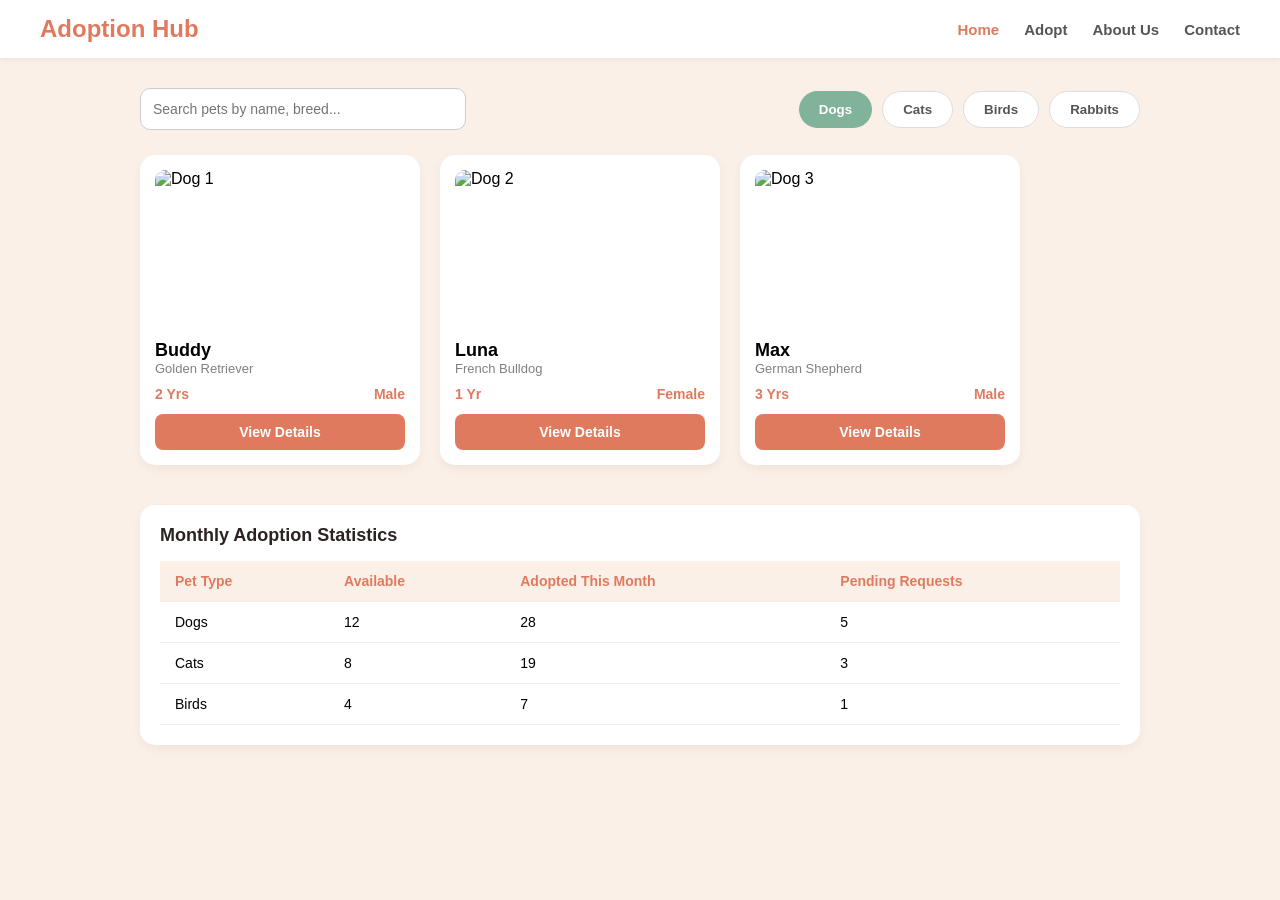
==== index.html @ 0bb101fc "Add LAB 11 page" ====
<!-- name: huda talal 
 roll no: 26i-3239
 section SE-E -->

 <!DOCTYPE html>
<html lang="en">
<head>
  <meta charset="UTF-8">
  <meta name="viewport" content="width=device-width, initial-scale=1.0">
  <title>Adoption Hub - Home</title>
  <link rel="stylesheet" href="style.css">
</head>
<body>

  <!-- Top Navigation Bar -->
  <div class="navbar">
    <div class="logo">Adoption Hub</div>
    <div class="nav-links">
      <a href="#" class="active">Home</a>
      <a href="#">Adopt</a>
      <a href="#">About Us</a>
      <a href="#">Contact</a>
    </div>
  </div>

  <!-- Main Website Content -->
  <div class="main-content">

    <!-- Search and Categories -->
    <div class="filter-section">
      <input type="text" class="search-input" placeholder="Search pets by name, breed...">
      <div class="categories-list">
        <button class="cat-btn active">Dogs</button>
        <button class="cat-btn">Cats</button>
        <button class="cat-btn">Birds</button>
        <button class="cat-btn">Rabbits</button>
      </div>
    </div>

    <!-- Pets Grid Section -->
    <div class="pets-grid">

      <!-- Pet Card 1 -->
      <div class="pet-card">
        <img src="https://images.unsplash.com/photo-1543466835-00a7907e9de1?w=300" alt="Dog 1">
        <div class="pet-name">Buddy</div>
        <div class="pet-breed">Golden Retriever</div>
        <div class="pet-details">
          <span>2 Yrs</span>
          <span>Male</span>
        </div>
        <button class="action-btn">View Details</button>
      </div>

      <!-- Pet Card 2 -->
      <div class="pet-card">
        <img src="https://images.unsplash.com/photo-1583511655857-d19b40a7a54e?w=300" alt="Dog 2">
        <div class="pet-name">Luna</div>
        <div class="pet-breed">French Bulldog</div>
        <div class="pet-details">
          <span>1 Yr</span>
          <span>Female</span>
        </div>
        <button class="action-btn">View Details</button>
      </div>

      <!-- Pet Card 3 -->
      <div class="pet-card">
        <img src="https://images.unsplash.com/photo-1537151608828-ea2b11777ee8?w=300" alt="Dog 3">
        <div class="pet-name">Max</div>
        <div class="pet-breed">German Shepherd</div>
        <div class="pet-details">
          <span>3 Yrs</span>
          <span>Male</span>
        </div>
        <button class="action-btn">View Details</button>
      </div>

    </div>

    <!-- Adoption Statistics Table Section -->
    <div class="table-section">
      <h3>Monthly Adoption Statistics</h3>
      <table class="adoption-table">
        <thead>
          <tr>
            <th>Pet Type</th>
            <th>Available</th>
            <th>Adopted This Month</th>
            <th>Pending Requests</th>
          </tr>
        </thead>
        <tbody>
          <tr>
            <td>Dogs</td>
            <td>12</td>
            <td>28</td>
            <td>5</td>
          </tr>
          <tr>
            <td>Cats</td>
            <td>8</td>
            <td>19</td>
            <td>3</td>
          </tr>
          <tr>
            <td>Birds</td>
            <td>4</td>
            <td>7</td>
            <td>1</td>
          </tr>
        </tbody>
      </table>
    </div>

  </div>

</body>
</html>
---- style.css ----
/*NAME: HUDA TALAL 
ROLL NO: 26I-3239
SECTION: SE-E*/

body {
  background-color: #fbf0e8;
  font-family: Arial, sans-serif;
  margin: 0;
  padding: 0;
}

/* Top Navigation Bar */
.navbar {
  background-color: white;
  padding: 15px 40px;
  display: flex;
  justify-content: space-between;
  align-items: center;
  box-shadow: 0 2px 5px rgba(0,0,0,0.05);
}

.logo {
  color: #e07a5f;
  font-size: 24px;
  font-weight: bold;
}

.nav-links {
  display: flex;
  gap: 25px;
}

.nav-links a {
  text-decoration: none;
  color: #555;
  font-weight: bold;
  font-size: 15px;
}

.nav-links a.active {
  color: #e07a5f;
}

/* Main Content Wrapper */
.main-content {
  max-width: 1000px;
  margin: 30px auto;
  padding: 0 20px;
}

/* Filter & Search Section */
.filter-section {
  display: flex;
  justify-content: space-between;
  align-items: center;
  margin-bottom: 25px;
}

.search-input {
  padding: 12px;
  width: 300px;
  border: 1px solid #ccc;
  border-radius: 10px;
  font-size: 14px;
}

.categories-list {
  display: flex;
  gap: 10px;
}

.cat-btn {
  background-color: white;
  border: 1px solid #ddd;
  padding: 10px 20px;
  border-radius: 20px;
  cursor: pointer;
  font-weight: bold;
  color: #555;
}

.cat-btn.active {
  background-color: #81b29a;
  color: white;
  border: none;
}

/* Pet Cards Grid for Website */
.pets-grid {
  display: flex;
  gap: 20px;
  margin-bottom: 40px;
}

.pet-card {
  background-color: white;
  width: 250px;
  padding: 15px;
  border-radius: 15px;
  box-shadow: 0 4px 10px rgba(0,0,0,0.05);
  display: flex;
  flex-direction: column;
  justify-content: space-between;
}

.pet-card img {
  width: 100%;
  height: 160px;
  border-radius: 10px;
  object-fit: cover;
}

.pet-name {
  font-weight: bold;
  font-size: 18px;
  margin-top: 10px;
}

.pet-breed {
  color: gray;
  font-size: 13px;
  margin-bottom: 10px;
}

.pet-details {
  color: #e07a5f;
  font-size: 14px;
  font-weight: bold;
  display: flex;
  justify-content: space-between;
  margin-bottom: 12px;
}

/* Button styling */
.action-btn {
  background-color: #e07a5f;
  color: white;
  border: none;
  padding: 10px;
  border-radius: 8px;
  font-weight: bold;
  cursor: pointer;
  width: 100%;
  font-size: 14px;
}

.action-btn:hover {
  background-color: #cf694e;
}

/* Table Section Styling */
.table-section {
  background-color: white;
  padding: 20px;
  border-radius: 15px;
  box-shadow: 0 4px 10px rgba(0,0,0,0.05);
}

.table-section h3 {
  color: #2b2321;
  margin-top: 0;
  margin-bottom: 15px;
  font-size: 18px;
}

.adoption-table {
  width: 100%;
  border-collapse: collapse;
  text-align: left;
  font-size: 14px;
}

.adoption-table th, 
.adoption-table td {
  padding: 12px 15px;
  border-bottom: 1px solid #eee;
}

.adoption-table th {
  background-color: #fbf0e8;
  color: #e07a5f;
  font-weight: bold;
}

.adoption-table tr:hover {
  background-color: #fafafa;
}
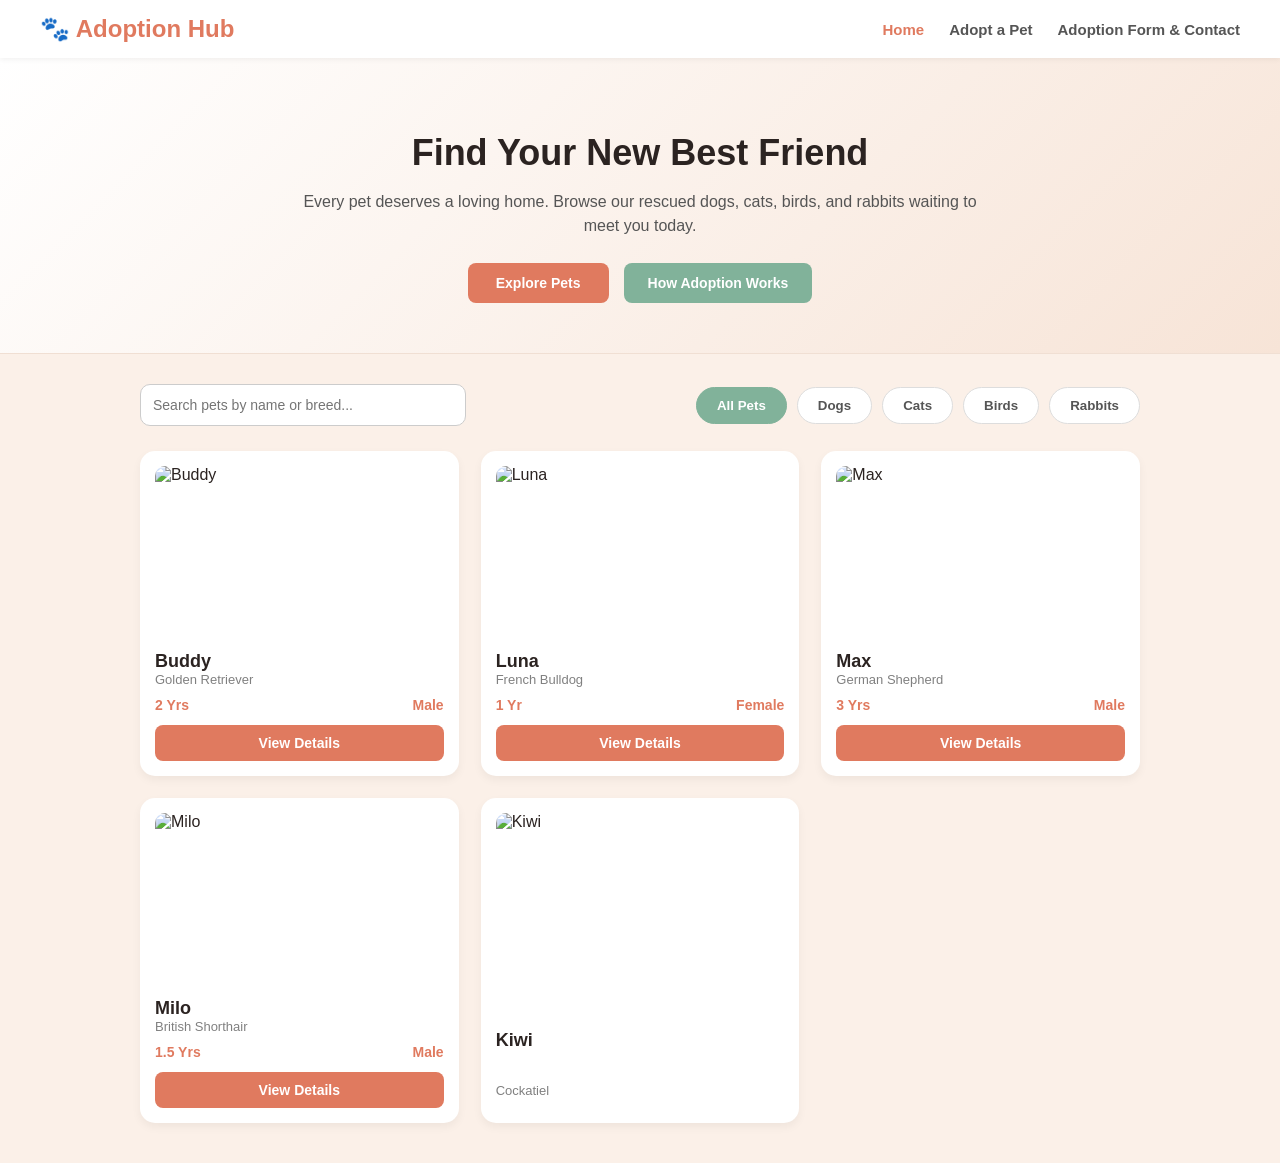
==== commit e5a8741e: "changes made in name" ====
--- a/index.html
+++ b/index.html
@@ -2,118 +2,108 @@
  roll no: 26i-3239
  section SE-E -->
 
- <!DOCTYPE html>
+<!DOCTYPE html>
 <html lang="en">
 <head>
   <meta charset="UTF-8">
   <meta name="viewport" content="width=device-width, initial-scale=1.0">
   <title>Adoption Hub - Home</title>
-  <link rel="stylesheet" href="style.css">
+  <link rel="stylesheet" href="page1.css">
 </head>
 <body>
 
-  <!-- Top Navigation Bar -->
+  <!-- Top Navigation Bar (3-Page Structure) -->
   <div class="navbar">
-    <div class="logo">Adoption Hub</div>
+    <div class="logo">🐾 Adoption Hub</div>
     <div class="nav-links">
-      <a href="#" class="active">Home</a>
-      <a href="#">Adopt</a>
-      <a href="#">About Us</a>
-      <a href="#">Contact</a>
+      <a href="index.html" class="active">Home</a>
+      <a href="page2.html">Adopt a Pet</a>
+      <a href="page3.html">Adoption Form & Contact</a>
+    </div>
+  </div>
+
+  <!-- Hero Section -->
+  <div class="hero-section">
+    <div class="hero-content">
+      <h1>Find Your New Best Friend</h1>
+      <p>Every pet deserves a loving home. Browse our rescued dogs, cats, birds, and rabbits waiting to meet you today.</p>
+      <div class="hero-buttons">
+        <a href="#browse-section" class="action-btn hero-primary">Explore Pets</a>
+        <a href="page2.html" class="secondary-btn">How Adoption Works</a>
+      </div>
     </div>
   </div>
 
   <!-- Main Website Content -->
-  <div class="main-content">
+  <div class="main-content" id="browse-section">
 
     <!-- Search and Categories -->
     <div class="filter-section">
-      <input type="text" class="search-input" placeholder="Search pets by name, breed...">
+      <input type="text" id="searchInput" class="search-input" placeholder="Search pets by name or breed...">
       <div class="categories-list">
-        <button class="cat-btn active">Dogs</button>
-        <button class="cat-btn">Cats</button>
-        <button class="cat-btn">Birds</button>
-        <button class="cat-btn">Rabbits</button>
+        <button class="cat-btn active" data-category="all">All Pets</button>
+        <button class="cat-btn" data-category="dog">Dogs</button>
+        <button class="cat-btn" data-category="cat">Cats</button>
+        <button class="cat-btn" data-category="bird">Birds</button>
+        <button class="cat-btn" data-category="rabbit">Rabbits</button>
       </div>
     </div>
 
     <!-- Pets Grid Section -->
-    <div class="pets-grid">
+    <div class="pets-grid" id="petsGrid">
 
       <!-- Pet Card 1 -->
-      <div class="pet-card">
-        <img src="https://images.unsplash.com/photo-1543466835-00a7907e9de1?w=300" alt="Dog 1">
+      <div class="pet-card" data-category="dog" data-name="Buddy" data-breed="Golden Retriever" data-age="2 Yrs" data-gender="Male" data-desc="Friendly, energetic, and loves playing fetch in the park. Vaccinated and house-trained.">
+        <img src="https://images.unsplash.com/photo-1543466835-00a7907e9de1?w=400" alt="Buddy">
         <div class="pet-name">Buddy</div>
         <div class="pet-breed">Golden Retriever</div>
         <div class="pet-details">
           <span>2 Yrs</span>
           <span>Male</span>
         </div>
-        <button class="action-btn">View Details</button>
+        <button class="action-btn view-details-btn">View Details</button>
       </div>
 
       <!-- Pet Card 2 -->
-      <div class="pet-card">
-        <img src="https://images.unsplash.com/photo-1583511655857-d19b40a7a54e?w=300" alt="Dog 2">
+      <div class="pet-card" data-category="dog" data-name="Luna" data-breed="French Bulldog" data-age="1 Yr" data-gender="Female" data-desc="Affectionate lap dog who enjoys short walks and lots of cuddles. Great with apartments.">
+        <img src="https://images.unsplash.com/photo-1583511655857-d19b40a7a54e?w=400" alt="Luna">
         <div class="pet-name">Luna</div>
         <div class="pet-breed">French Bulldog</div>
         <div class="pet-details">
           <span>1 Yr</span>
           <span>Female</span>
         </div>
-        <button class="action-btn">View Details</button>
+        <button class="action-btn view-details-btn">View Details</button>
       </div>
 
       <!-- Pet Card 3 -->
-      <div class="pet-card">
-        <img src="https://images.unsplash.com/photo-1537151608828-ea2b11777ee8?w=300" alt="Dog 3">
+      <div class="pet-card" data-category="dog" data-name="Max" data-breed="German Shepherd" data-age="3 Yrs" data-gender="Male" data-desc="Loyal, intelligent, and protective. Knows basic obedience commands and loves outdoor hikes.">
+        <img src="https://images.unsplash.com/photo-1537151608828-ea2b11777ee8?w=400" alt="Max">
         <div class="pet-name">Max</div>
         <div class="pet-breed">German Shepherd</div>
         <div class="pet-details">
           <span>3 Yrs</span>
           <span>Male</span>
         </div>
-        <button class="action-btn">View Details</button>
+        <button class="action-btn view-details-btn">View Details</button>
       </div>
 
-    </div>
+      <!-- Pet Card 4 -->
+      <div class="pet-card" data-category="cat" data-name="Milo" data-breed="British Shorthair" data-age="1.5 Yrs" data-gender="Male" data-desc="Calm, plush-coated indoor cat who loves sunny windowsills and chin scratches.">
+        <img src="https://images.unsplash.com/photo-1514888286974-6c03e2ca1dba?w=400" alt="Milo">
+        <div class="pet-name">Milo</div>
+        <div class="pet-breed">British Shorthair</div>
+        <div class="pet-details">
+          <span>1.5 Yrs</span>
+          <span>Male</span>
+        </div>
+        <button class="action-btn view-details-btn">View Details</button>
+      </div>
 
-    <!-- Adoption Statistics Table Section -->
-    <div class="table-section">
-      <h3>Monthly Adoption Statistics</h3>
-      <table class="adoption-table">
-        <thead>
-          <tr>
-            <th>Pet Type</th>
-            <th>Available</th>
-            <th>Adopted This Month</th>
-            <th>Pending Requests</th>
-          </tr>
-        </thead>
-        <tbody>
-          <tr>
-            <td>Dogs</td>
-            <td>12</td>
-            <td>28</td>
-            <td>5</td>
-          </tr>
-          <tr>
-            <td>Cats</td>
-            <td>8</td>
-            <td>19</td>
-            <td>3</td>
-          </tr>
-          <tr>
-            <td>Birds</td>
-            <td>4</td>
-            <td>7</td>
-            <td>1</td>
-          </tr>
-        </tbody>
-      </table>
-    </div>
-
-  </div>
-
-</body>
-</html>+      <!-- Pet Card 5 -->
+      <div class="pet-card" data-category="bird" data-name="Kiwi" data-breed="Cockatiel" data-age="8 Mos" data-gender="Female" data-desc="Cheerful whistler who loves sitting on shoulders and mimicking cheerful tunes.">
+        <img src="https://images.unsplash.com/photo-1552728089-57bdde30beb3?w=400" alt="Kiwi">
+        <div class="pet-name">Kiwi</div>
+        <div class="pet-breed">Cockatiel</div>
+        
+        
--- a/page1.css
+++ b/page1.css
@@ -0,0 +1,362 @@
+/*NAME: HUDA TALAL 
+ROLL NO: 26I-3239
+SECTION: SE-E*/
+
+body {
+  background-color: #fbf0e8;
+  font-family: Arial, sans-serif;
+  margin: 0;
+  padding: 0;
+  color: #2b2321;
+}
+
+/* Top Navigation Bar */
+.navbar {
+  background-color: white;
+  padding: 15px 40px;
+  display: flex;
+  justify-content: space-between;
+  align-items: center;
+  box-shadow: 0 2px 5px rgba(0,0,0,0.05);
+  position: sticky;
+  top: 0;
+  z-index: 100;
+}
+
+.logo {
+  color: #e07a5f;
+  font-size: 24px;
+  font-weight: bold;
+}
+
+.nav-links {
+  display: flex;
+  gap: 25px;
+}
+
+.nav-links a {
+  text-decoration: none;
+  color: #555;
+  font-weight: bold;
+  font-size: 15px;
+  transition: color 0.2s;
+}
+
+.nav-links a:hover,
+.nav-links a.active {
+  color: #e07a5f;
+}
+
+/* Hero Banner Section */
+.hero-section {
+  background: linear-gradient(135deg, #ffffff 0%, #f7e4d7 100%);
+  padding: 50px 20px;
+  text-align: center;
+  border-bottom: 1px solid #f0dfd3;
+}
+
+.hero-content {
+  max-width: 700px;
+  margin: 0 auto;
+}
+
+.hero-content h1 {
+  color: #2b2321;
+  font-size: 36px;
+  margin-bottom: 12px;
+}
+
+.hero-content p {
+  color: #555;
+  font-size: 16px;
+  line-height: 1.5;
+  margin-bottom: 25px;
+}
+
+.hero-buttons {
+  display: flex;
+  justify-content: center;
+  gap: 15px;
+}
+
+.hero-primary {
+  width: auto !important;
+  padding: 12px 28px !important;
+  text-decoration: none;
+}
+
+.secondary-btn {
+  background-color: #81b29a;
+  color: white;
+  padding: 12px 24px;
+  border-radius: 8px;
+  font-weight: bold;
+  font-size: 14px;
+  text-decoration: none;
+  transition: background-color 0.2s;
+}
+
+.secondary-btn:hover {
+  background-color: #6d9c85;
+}
+
+/* Main Content Wrapper */
+.main-content {
+  max-width: 1000px;
+  margin: 30px auto;
+  padding: 0 20px;
+}
+
+/* Filter & Search Section */
+.filter-section {
+  display: flex;
+  justify-content: space-between;
+  align-items: center;
+  flex-wrap: wrap;
+  gap: 15px;
+  margin-bottom: 25px;
+}
+
+.search-input {
+  padding: 12px;
+  width: 300px;
+  border: 1px solid #ccc;
+  border-radius: 10px;
+  font-size: 14px;
+  outline: none;
+}
+
+.search-input:focus {
+  border-color: #e07a5f;
+}
+
+.categories-list {
+  display: flex;
+  flex-wrap: wrap;
+  gap: 10px;
+}
+
+.cat-btn {
+  background-color: white;
+  border: 1px solid #ddd;
+  padding: 10px 20px;
+  border-radius: 20px;
+  cursor: pointer;
+  font-weight: bold;
+  color: #555;
+  transition: all 0.2s;
+}
+
+.cat-btn:hover {
+  border-color: #81b29a;
+}
+
+.cat-btn.active {
+  background-color: #81b29a;
+  color: white;
+  border: 1px solid #81b29a;
+}
+
+/* Pet Cards Grid for Website */
+.pets-grid {
+  display: grid;
+  grid-template-columns: repeat(auto-fill, minmax(260px, 1fr));
+  gap: 22px;
+  margin-bottom: 40px;
+}
+
+.pet-card {
+  background-color: white;
+  padding: 15px;
+  border-radius: 15px;
+  box-shadow: 0 4px 10px rgba(0,0,0,0.05);
+  display: flex;
+  flex-direction: column;
+  justify-content: space-between;
+  transition: transform 0.2s;
+}
+
+.pet-card:hover {
+  transform: translateY(-4px);
+}
+
+.pet-card img {
+  width: 100%;
+  height: 175px;
+  border-radius: 10px;
+  object-fit: cover;
+}
+
+.pet-name {
+  font-weight: bold;
+  font-size: 18px;
+  margin-top: 10px;
+}
+
+.pet-breed {
+  color: gray;
+  font-size: 13px;
+  margin-bottom: 10px;
+}
+
+.pet-details {
+  color: #e07a5f;
+  font-size: 14px;
+  font-weight: bold;
+  display: flex;
+  justify-content: space-between;
+  margin-bottom: 12px;
+}
+
+.no-results {
+  text-align: center;
+  color: #777;
+  font-weight: bold;
+  margin: 30px 0;
+}
+
+/* Button styling */
+.action-btn {
+  background-color: #e07a5f;
+  color: white;
+  border: none;
+  padding: 10px;
+  border-radius: 8px;
+  font-weight: bold;
+  cursor: pointer;
+  width: 100%;
+  font-size: 14px;
+  transition: background-color 0.2s;
+}
+
+.action-btn:hover {
+  background-color: #cf694e;
+}
+
+/* Table Section Styling */
+.table-section {
+  background-color: white;
+  padding: 20px;
+  border-radius: 15px;
+  box-shadow: 0 4px 10px rgba(0,0,0,0.05);
+  margin-bottom: 40px;
+}
+
+.table-section h3 {
+  color: #2b2321;
+  margin-top: 0;
+  margin-bottom: 15px;
+  font-size: 18px;
+}
+
+.adoption-table {
+  width: 100%;
+  border-collapse: collapse;
+  text-align: left;
+  font-size: 14px;
+}
+
+.adoption-table th, 
+.adoption-table td {
+  padding: 12px 15px;
+  border-bottom: 1px solid #eee;
+}
+
+.adoption-table th {
+  background-color: #fbf0e8;
+  color: #e07a5f;
+  font-weight: bold;
+}
+
+.adoption-table tr:hover {
+  background-color: #fafafa;
+}
+
+/* Modal Styling */
+.modal {
+  display: none;
+  position: fixed;
+  z-index: 200;
+  left: 0;
+  top: 0;
+  width: 100%;
+  height: 100%;
+  background-color: rgba(0,0,0,0.5);
+  justify-content: center;
+  align-items: center;
+}
+
+.modal-content {
+  background-color: white;
+  padding: 25px;
+  border-radius: 15px;
+  width: 90%;
+  max-width: 400px;
+  position: relative;
+  box-shadow: 0 8px 25px rgba(0,0,0,0.15);
+}
+
+.close-modal {
+  position: absolute;
+  top: 12px;
+  right: 18px;
+  font-size: 26px;
+  font-weight: bold;
+  color: #888;
+  cursor: pointer;
+}
+
+.close-modal:hover {
+  color: #e07a5f;
+}
+
+.modal-content img {
+  width: 100%;
+  height: 200px;
+  object-fit: cover;
+  border-radius: 10px;
+}
+
+.modal-content h2 {
+  margin: 12px 0 4px 0;
+  color: #2b2321;
+}
+
+.modal-breed {
+  color: gray;
+  font-size: 14px;
+  margin: 0 0 12px 0;
+}
+
+.modal-tags {
+  display: flex;
+  gap: 10px;
+  margin-bottom: 12px;
+}
+
+.modal-tags span {
+  background-color: #fbf0e8;
+  color: #e07a5f;
+  padding: 5px 12px;
+  border-radius: 12px;
+  font-size: 13px;
+  font-weight: bold;
+}
+
+.modal-desc {
+  font-size: 14px;
+  color: #555;
+  line-height: 1.5;
+  margin-bottom: 18px;
+}
+
+/* Footer */
+.footer {
+  background-color: white;
+  text-align: center;
+  padding: 18px;
+  font-size: 13px;
+  color: #777;
+  border-top: 1px solid #eee;
+}
+
